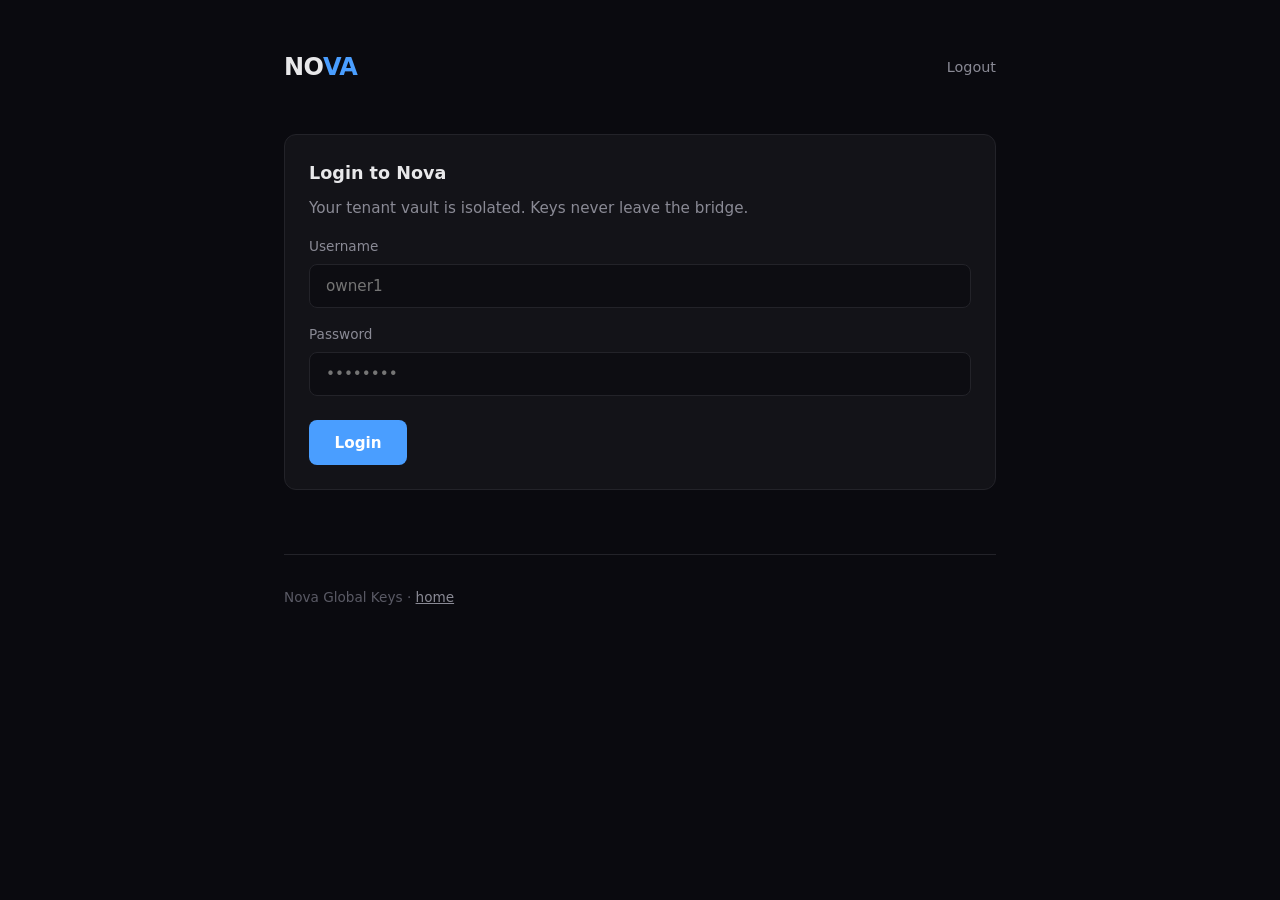
==== docs/app.html @ 5577145b "Add landing page + JWT dashboard (GitHub Pages) - index.html: hero, proof, live status badge - app.h" ====
<!DOCTYPE html>
<html lang="en">
<head>
  <meta charset="UTF-8">
  <meta name="viewport" content="width=device-width,initial-scale=1">
  <title>Nova Dashboard</title>
  <link rel="stylesheet" href="style.css">
</head>
<body>
  <div class="container">
    <header>
      <div class="logo">NO<span>VA</span></div>
      <nav>
        <span id="user-info" class="nav-link"></span>
        <button id="logout-btn" class="nav-link" style="background:none;border:none;cursor:pointer;font-family:inherit;font-size:0.9rem;">Logout</button>
      </nav>
    </header>

    <div id="login-card" class="card">
      <h3>Login to Nova</h3>
      <p>Your tenant vault is isolated. Keys never leave the bridge.</p>
      <div style="margin-top: 1rem;">
        <label for="username">Username</label>
        <input id="username" type="text" placeholder="owner1" autocomplete="username">
        <label for="password">Password</label>
        <input id="password" type="password" placeholder="••••••••" autocomplete="current-password">
        <button id="login-btn" class="btn">Login</button>
      </div>
    </div>

    <div id="dashboard" style="display:none;">
      <h1>Dashboard</h1>
      <p class="sub">Query skills, run agents, and check vault status — all tenant-isolated.</p>

      <div class="grid">
        <div class="card">
          <h3>📊 Live ticker</h3>
          <label for="symbol">Symbol</label>
          <input id="symbol" type="text" value="BTCUSDT">
          <button class="btn small" id="get-ticker">Get price</button>
        </div>
        <div class="card">
          <h3>💰 Bybit balance</h3>
          <p>Reads vaulted credentials via the bridge.</p>
          <button class="btn small" id="get-balance" style="margin-top:1rem;">Fetch balance</button>
        </div>
        <div class="card">
          <h3>🪙 DKHYR balance</h3>
          <label for="wallet">Base wallet address</label>
          <input id="wallet" type="text" placeholder="0x…">
          <button class="btn small" id="get-dkhyr">Check balance</button>
        </div>
        <div class="card">
          <h3>🧠 Run the AI agent</h3>
          <label for="prompt">Ask anything</label>
          <input id="prompt" type="text" placeholder="What is digital gold worth">
          <button class="btn small" id="run-agent">Run agent</button>
        </div>
      </div>

      <div class="card" style="margin-top: 1rem;">
        <h3>Result</h3>
        <div id="result" class="result">No result yet. Try an action above.</div>
      </div>
    </div>

    <footer>
      Nova Global Keys · <a href="index.html" style="color:var(--muted);">home</a>
    </footer>
  </div>

  <div id="toast" class="toast"></div>

  <script src="config.js"></script>
  <script src="app.js"></script>
</body>
</html>
---- docs/style.css ----
* { box-sizing: border-box; margin: 0; padding: 0; }
:root {
  --bg: #0a0a0f; --card: #131318; --border: #232329;
  --text: #e8e8ea; --muted: #8a8a95; --dim: #5a5a65;
  --accent: #4a9eff; --accent-hover: #2d7fdb;
  --success: #2fbf71; --error: #ef4444;
  --mono: 'SF Mono','Cascadia Code',Consolas,monospace;
}
body { font-family: -apple-system, BlinkMacSystemFont, system-ui, sans-serif;
  background: var(--bg); color: var(--text); line-height: 1.6;
  min-height: 100vh; -webkit-font-smoothing: antialiased; }
.container { max-width: 760px; margin: 0 auto; padding: 3rem 1.5rem; }
header { display: flex; justify-content: space-between; align-items: center; margin-bottom: 3rem; }
.logo { font-size: 1.5rem; font-weight: 800; letter-spacing: -0.02em; }
.logo span { color: var(--accent); }
.nav-link { color: var(--muted); text-decoration: none; font-size: 0.9rem; margin-left: 1.5rem; }
.nav-link:hover { color: var(--text); }
h1 { font-size: 2.5rem; line-height: 1.15; margin: 2rem 0 1rem; font-weight: 800; letter-spacing: -0.02em; }
.sub { color: var(--muted); font-size: 1.05rem; margin-bottom: 2.5rem; max-width: 620px; }
.btn { display: inline-block; padding: 0.85rem 1.6rem; background: var(--accent);
  color: #fff; text-decoration: none; border: none; border-radius: 8px;
  font-weight: 600; font-size: 0.95rem; cursor: pointer; margin-right: 0.75rem;
  margin-top: 0.5rem; transition: background 0.15s; font-family: inherit; }
.btn:hover { background: var(--accent-hover); }
.btn.secondary { background: var(--border); color: var(--text); }
.btn.secondary:hover { background: #2f2f38; }
.btn.small { padding: 0.5rem 1rem; font-size: 0.85rem; }
.btn:disabled { opacity: 0.5; cursor: not-allowed; }
.card { background: var(--card); border: 1px solid var(--border); border-radius: 12px; padding: 1.5rem; margin-bottom: 1rem; }
.card h3 { font-size: 1.1rem; margin-bottom: 0.5rem; font-weight: 700; }
.card p { color: var(--muted); font-size: 0.95rem; }
.proof { display: inline-block; font-family: var(--mono); font-size: 0.75rem; color: var(--accent); word-break: break-all; margin-top: 0.75rem; }
input, select { width: 100%; padding: 0.75rem 1rem; background: #0d0d12; border: 1px solid var(--border); border-radius: 8px; color: var(--text); font-size: 0.95rem; font-family: inherit; margin-bottom: 1rem; }
input:focus { outline: none; border-color: var(--accent); }
label { display: block; font-size: 0.85rem; color: var(--muted); margin-bottom: 0.4rem; }
.badge { display: inline-block; padding: 0.25rem 0.6rem; border-radius: 6px; font-size: 0.75rem; font-weight: 600; }
.badge.ok  { background: rgba(47,191,113,0.15); color: var(--success); }
.badge.err { background: rgba(239,68,68,0.15);  color: var(--error);   }
.badge.wait{ background: rgba(138,138,149,0.15);color: var(--muted);   }
.grid { display: grid; grid-template-columns: 1fr 1fr; gap: 1rem; margin-top: 1rem; }
@media (max-width: 640px) { .grid { grid-template-columns: 1fr; } h1 { font-size: 1.75rem; } }
.result { font-family: var(--mono); font-size: 0.8rem; color: var(--text); background: #0d0d12; border: 1px solid var(--border); border-radius: 8px; padding: 1rem; margin-top: 1rem; white-space: pre-wrap; word-break: break-word; max-height: 400px; overflow-y: auto; }
footer { margin-top: 4rem; padding-top: 2rem; border-top: 1px solid var(--border); color: var(--dim); font-size: 0.85rem; }
.toast { position: fixed; bottom: 2rem; right: 2rem; background: var(--card); border: 1px solid var(--border); padding: 1rem 1.5rem; border-radius: 8px; font-size: 0.9rem; box-shadow: 0 4px 24px rgba(0,0,0,0.4); opacity: 0; transition: opacity 0.3s; pointer-events: none; z-index: 100; }
.toast.show { opacity: 1; }
.toast.ok  { border-color: var(--success); }
.toast.err { border-color: var(--error); }
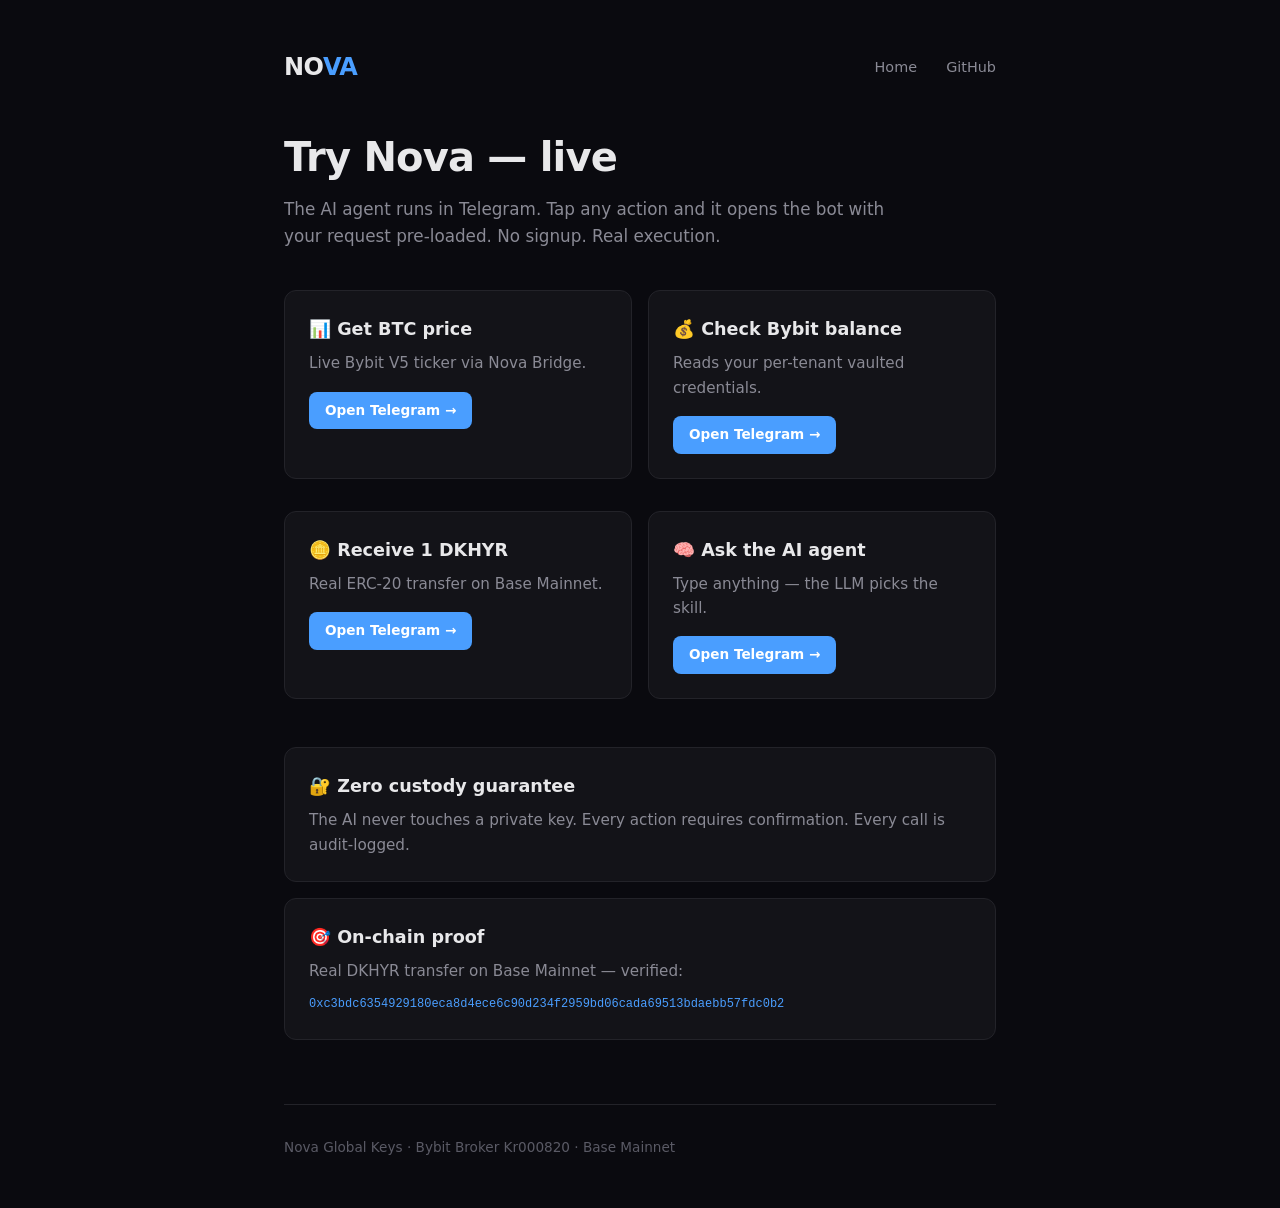
==== commit 4a676a7f: "Replace dashboard with Telegram launcher (works without tunnel)" ====
--- a/docs/app.html
+++ b/docs/app.html
@@ -3,7 +3,7 @@
 <head>
   <meta charset="UTF-8">
   <meta name="viewport" content="width=device-width,initial-scale=1">
-  <title>Nova Dashboard</title>
+  <title>Try Nova — Live Demo</title>
   <link rel="stylesheet" href="style.css">
 </head>
 <body>
@@ -11,67 +11,57 @@
     <header>
       <div class="logo">NO<span>VA</span></div>
       <nav>
-        <span id="user-info" class="nav-link"></span>
-        <button id="logout-btn" class="nav-link" style="background:none;border:none;cursor:pointer;font-family:inherit;font-size:0.9rem;">Logout</button>
+        <a class="nav-link" href="index.html">Home</a>
+        <a class="nav-link" href="https://github.com/rizbot4u" target="_blank">GitHub</a>
       </nav>
     </header>
 
-    <div id="login-card" class="card">
-      <h3>Login to Nova</h3>
-      <p>Your tenant vault is isolated. Keys never leave the bridge.</p>
-      <div style="margin-top: 1rem;">
-        <label for="username">Username</label>
-        <input id="username" type="text" placeholder="owner1" autocomplete="username">
-        <label for="password">Password</label>
-        <input id="password" type="password" placeholder="••••••••" autocomplete="current-password">
-        <button id="login-btn" class="btn">Login</button>
+    <h1>Try Nova — live</h1>
+    <p class="sub">
+      The AI agent runs in Telegram. Tap any action and it opens the bot with your request pre-loaded.
+      No signup. Real execution.
+    </p>
+
+    <div class="grid" style="margin-top: 2rem;">
+      <div class="card">
+        <h3>📊 Get BTC price</h3>
+        <p>Live Bybit V5 ticker via Nova Bridge.</p>
+        <a class="btn small" href="https://t.me/Novaglobalkeysbot" target="_blank" style="margin-top:1rem;">Open Telegram →</a>
+      </div>
+
+      <div class="card">
+        <h3>💰 Check Bybit balance</h3>
+        <p>Reads your per-tenant vaulted credentials.</p>
+        <a class="btn small" href="https://t.me/Novaglobalkeysbot" target="_blank" style="margin-top:1rem;">Open Telegram →</a>
+      </div>
+
+      <div class="card">
+        <h3>🪙 Receive 1 DKHYR</h3>
+        <p>Real ERC-20 transfer on Base Mainnet.</p>
+        <a class="btn small" href="https://t.me/Novaglobalkeysbot" target="_blank" style="margin-top:1rem;">Open Telegram →</a>
+      </div>
+
+      <div class="card">
+        <h3>🧠 Ask the AI agent</h3>
+        <p>Type anything — the LLM picks the skill.</p>
+        <a class="btn small" href="https://t.me/Novaglobalkeysbot" target="_blank" style="margin-top:1rem;">Open Telegram →</a>
       </div>
     </div>
 
-    <div id="dashboard" style="display:none;">
-      <h1>Dashboard</h1>
-      <p class="sub">Query skills, run agents, and check vault status — all tenant-isolated.</p>
+    <div class="card" style="margin-top: 2rem;">
+      <h3>🔐 Zero custody guarantee</h3>
+      <p>The AI never touches a private key. Every action requires confirmation. Every call is audit-logged.</p>
+    </div>
 
-      <div class="grid">
-        <div class="card">
-          <h3>📊 Live ticker</h3>
-          <label for="symbol">Symbol</label>
-          <input id="symbol" type="text" value="BTCUSDT">
-          <button class="btn small" id="get-ticker">Get price</button>
-        </div>
-        <div class="card">
-          <h3>💰 Bybit balance</h3>
-          <p>Reads vaulted credentials via the bridge.</p>
-          <button class="btn small" id="get-balance" style="margin-top:1rem;">Fetch balance</button>
-        </div>
-        <div class="card">
-          <h3>🪙 DKHYR balance</h3>
-          <label for="wallet">Base wallet address</label>
-          <input id="wallet" type="text" placeholder="0x…">
-          <button class="btn small" id="get-dkhyr">Check balance</button>
-        </div>
-        <div class="card">
-          <h3>🧠 Run the AI agent</h3>
-          <label for="prompt">Ask anything</label>
-          <input id="prompt" type="text" placeholder="What is digital gold worth">
-          <button class="btn small" id="run-agent">Run agent</button>
-        </div>
-      </div>
-
-      <div class="card" style="margin-top: 1rem;">
-        <h3>Result</h3>
-        <div id="result" class="result">No result yet. Try an action above.</div>
-      </div>
+    <div class="card">
+      <h3>🎯 On-chain proof</h3>
+      <p>Real DKHYR transfer on Base Mainnet — verified:</p>
+      <span class="proof">0xc3bdc6354929180eca8d4ece6c90d234f2959bd06cada69513bdaebb57fdc0b2</span>
     </div>
 
     <footer>
-      Nova Global Keys · <a href="index.html" style="color:var(--muted);">home</a>
+      Nova Global Keys · Bybit Broker Kr000820 · Base Mainnet
     </footer>
   </div>
-
-  <div id="toast" class="toast"></div>
-
-  <script src="config.js"></script>
-  <script src="app.js"></script>
 </body>
 </html>
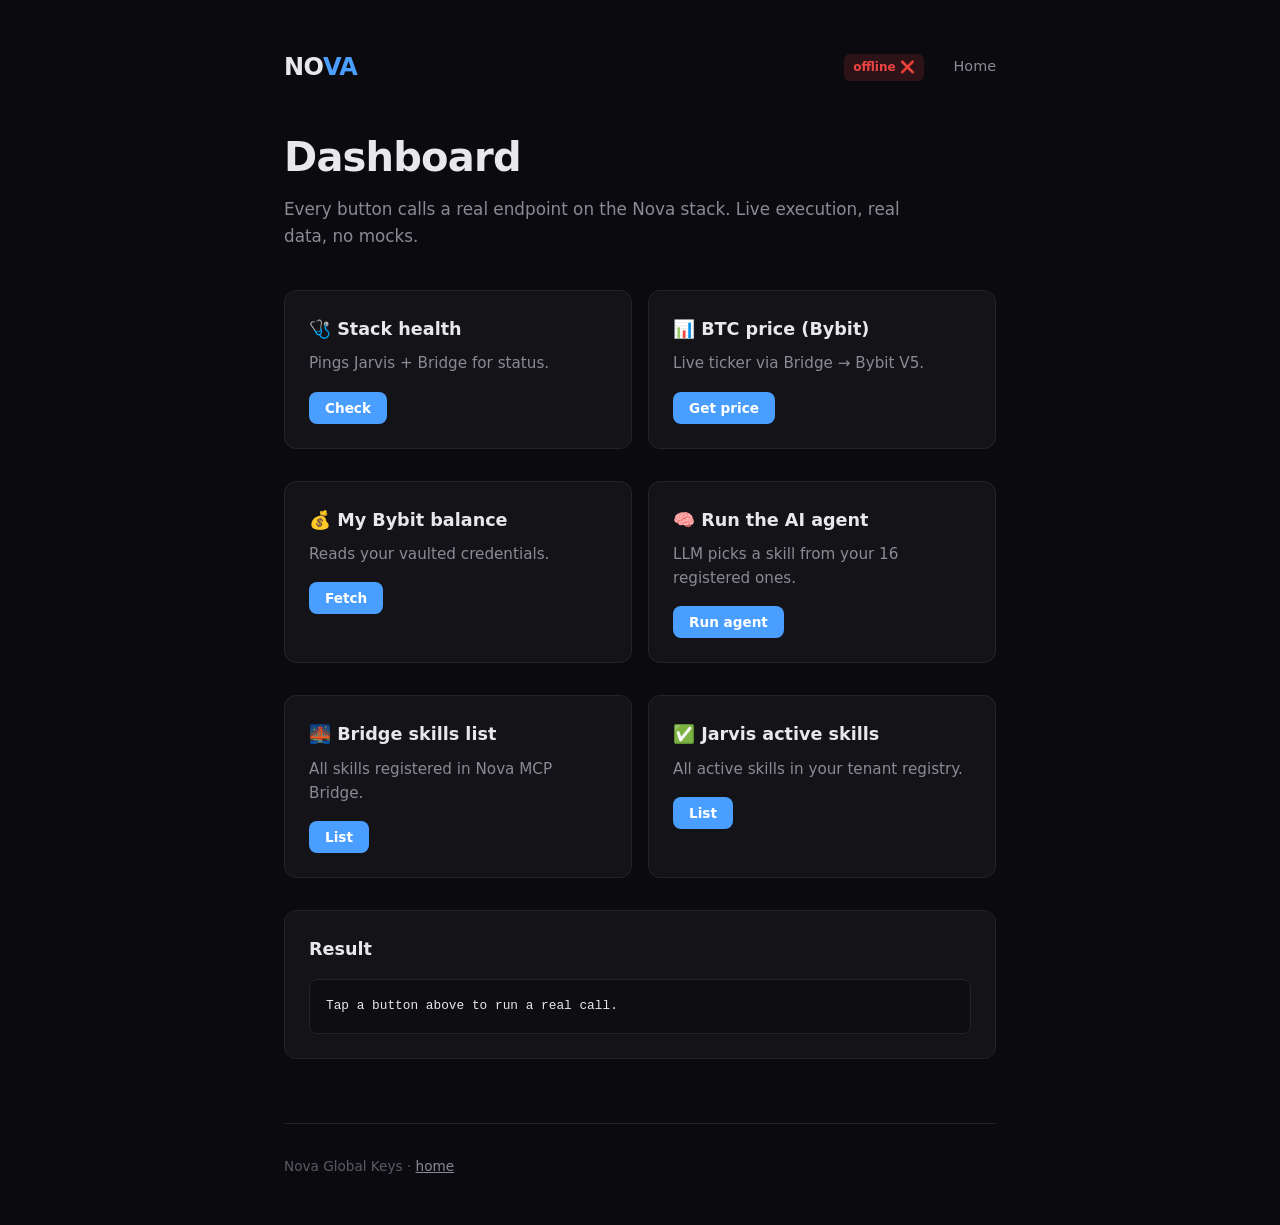
==== commit 23aa9007: "Dashboard: buttons for Jarvis + Bridge endpoints via ngrok" ====
--- a/docs/app.html
+++ b/docs/app.html
@@ -3,7 +3,7 @@
 <head>
   <meta charset="UTF-8">
   <meta name="viewport" content="width=device-width,initial-scale=1">
-  <title>Try Nova — Live Demo</title>
+  <title>Nova Dashboard</title>
   <link rel="stylesheet" href="style.css">
 </head>
 <body>
@@ -11,57 +11,161 @@
     <header>
       <div class="logo">NO<span>VA</span></div>
       <nav>
+        <span id="status" class="badge wait">checking…</span>
         <a class="nav-link" href="index.html">Home</a>
-        <a class="nav-link" href="https://github.com/rizbot4u" target="_blank">GitHub</a>
       </nav>
     </header>
 
-    <h1>Try Nova — live</h1>
+    <h1>Dashboard</h1>
     <p class="sub">
-      The AI agent runs in Telegram. Tap any action and it opens the bot with your request pre-loaded.
-      No signup. Real execution.
+      Every button calls a real endpoint on the Nova stack. Live execution, real data, no mocks.
     </p>
 
     <div class="grid" style="margin-top: 2rem;">
+
       <div class="card">
-        <h3>📊 Get BTC price</h3>
-        <p>Live Bybit V5 ticker via Nova Bridge.</p>
-        <a class="btn small" href="https://t.me/Novaglobalkeysbot" target="_blank" style="margin-top:1rem;">Open Telegram →</a>
+        <h3>🩺 Stack health</h3>
+        <p>Pings Jarvis + Bridge for status.</p>
+        <button class="btn small" onclick="act('health')" style="margin-top:1rem;">Check</button>
       </div>
 
       <div class="card">
-        <h3>💰 Check Bybit balance</h3>
-        <p>Reads your per-tenant vaulted credentials.</p>
-        <a class="btn small" href="https://t.me/Novaglobalkeysbot" target="_blank" style="margin-top:1rem;">Open Telegram →</a>
+        <h3>📊 BTC price (Bybit)</h3>
+        <p>Live ticker via Bridge → Bybit V5.</p>
+        <button class="btn small" onclick="act('btc')" style="margin-top:1rem;">Get price</button>
       </div>
 
       <div class="card">
-        <h3>🪙 Receive 1 DKHYR</h3>
-        <p>Real ERC-20 transfer on Base Mainnet.</p>
-        <a class="btn small" href="https://t.me/Novaglobalkeysbot" target="_blank" style="margin-top:1rem;">Open Telegram →</a>
+        <h3>💰 My Bybit balance</h3>
+        <p>Reads your vaulted credentials.</p>
+        <button class="btn small" onclick="act('balance')" style="margin-top:1rem;">Fetch</button>
       </div>
 
       <div class="card">
-        <h3>🧠 Ask the AI agent</h3>
-        <p>Type anything — the LLM picks the skill.</p>
-        <a class="btn small" href="https://t.me/Novaglobalkeysbot" target="_blank" style="margin-top:1rem;">Open Telegram →</a>
+        <h3>🧠 Run the AI agent</h3>
+        <p>LLM picks a skill from your 16 registered ones.</p>
+        <button class="btn small" onclick="act('agent')" style="margin-top:1rem;">Run agent</button>
       </div>
+
+      <div class="card">
+        <h3>🌉 Bridge skills list</h3>
+        <p>All skills registered in Nova MCP Bridge.</p>
+        <button class="btn small" onclick="act('skills')" style="margin-top:1rem;">List</button>
+      </div>
+
+      <div class="card">
+        <h3>✅ Jarvis active skills</h3>
+        <p>All active skills in your tenant registry.</p>
+        <button class="btn small" onclick="act('registry')" style="margin-top:1rem;">List</button>
+      </div>
+
     </div>
 
-    <div class="card" style="margin-top: 2rem;">
-      <h3>🔐 Zero custody guarantee</h3>
-      <p>The AI never touches a private key. Every action requires confirmation. Every call is audit-logged.</p>
-    </div>
-
-    <div class="card">
-      <h3>🎯 On-chain proof</h3>
-      <p>Real DKHYR transfer on Base Mainnet — verified:</p>
-      <span class="proof">0xc3bdc6354929180eca8d4ece6c90d234f2959bd06cada69513bdaebb57fdc0b2</span>
+    <div class="card" style="margin-top: 1rem;">
+      <h3>Result</h3>
+      <div id="result" class="result">Tap a button above to run a real call.</div>
     </div>
 
     <footer>
-      Nova Global Keys · Bybit Broker Kr000820 · Base Mainnet
+      Nova Global Keys · <a href="index.html" style="color:var(--muted);">home</a>
     </footer>
   </div>
+
+  <script src="config.js"></script>
+  <script>
+    const C = window.NOVA_CONFIG;
+    const $ = (id) => document.getElementById(id);
+
+    function show(data) {
+      $('result').textContent = typeof data === 'string' ? data : JSON.stringify(data, null, 2);
+    }
+
+    async function tryFetch(url, options = {}) {
+      try {
+        const r = await fetch(url, options);
+        const text = await r.text();
+        try { return JSON.parse(text); }
+        catch { return text; }
+      } catch (e) {
+        return { error: e.message };
+      }
+    }
+
+    async function act(action) {
+      show(`Running ${action}…`);
+
+      const bridgeHeaders = {
+        'Content-Type': 'application/json',
+        'X-Bridge-Token': C.BRIDGE_TOKEN,
+      };
+
+      // Bridge skill execute helper
+      const bridgeCall = (skill, params = {}) =>
+        tryFetch(`${C.BRIDGE_URL}/skills/execute`, {
+          method: 'POST',
+          headers: bridgeHeaders,
+          body: JSON.stringify({
+            skill_name: skill,
+            tenant_id: 'tenant_6517213957',
+            org_id: 'org_6517213957',
+            actor: 'web_demo',
+            parameters: params,
+          }),
+        });
+
+      switch (action) {
+        case 'health': {
+          const b = await tryFetch(`${C.BRIDGE_URL}/`);
+          const j = await tryFetch(`${C.JARVIS_URL}/`);
+          show({ bridge: b, jarvis: j });
+          break;
+        }
+
+        case 'btc':
+          show(await bridgeCall('bybit.ticker', { symbol: 'BTCUSDT', category: 'linear' }));
+          break;
+
+        case 'balance':
+          show(await bridgeCall('bybit.balance', {}));
+          break;
+
+        case 'skills': {
+          const r = await tryFetch(`${C.BRIDGE_URL}/skills/list`);
+          show(r);
+          break;
+        }
+
+        case 'registry': {
+          const r = await tryFetch(`${C.JARVIS_URL}/skills/active`);
+          show(r);
+          break;
+        }
+
+        case 'agent': {
+          // Ask Jarvis's LLM to pick a skill
+          const r = await tryFetch(`${C.JARVIS_URL}/agent/run`, {
+            method: 'POST',
+            headers: { 'Content-Type': 'application/json' },
+            body: JSON.stringify({ prompt: 'What is the BTC price?', payload: {} }),
+          });
+          show(r);
+          break;
+        }
+
+        default:
+          show('Unknown action');
+      }
+    }
+
+    // Health check on load
+    (async () => {
+      const b = await tryFetch(`${C.BRIDGE_URL}/`);
+      const ok = b && (b.service || b.version);
+      $('status').textContent = ok ? 'online ✅' : 'offline ❌';
+      $('status').className = ok ? 'badge ok' : 'badge err';
+    })();
+
+    window.act = act;
+  </script>
 </body>
 </html>
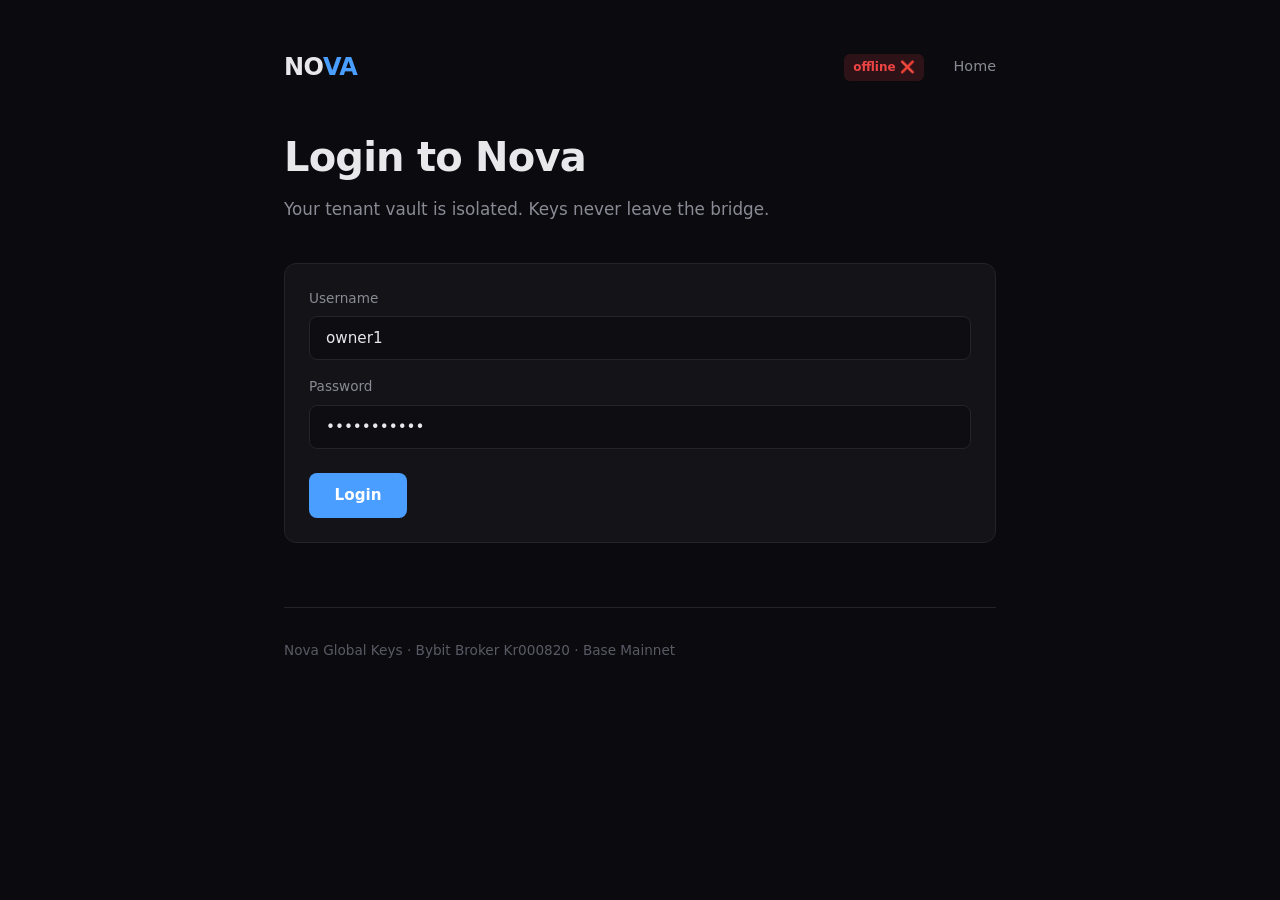
==== commit 9b3a29a4: "Dashboard: JWT login + Worker-proxied buttons" ====
--- a/docs/app.html
+++ b/docs/app.html
@@ -16,156 +16,163 @@
       </nav>
     </header>
 
-    <h1>Dashboard</h1>
-    <p class="sub">
-      Every button calls a real endpoint on the Nova stack. Live execution, real data, no mocks.
-    </p>
+    <!-- LOGIN -->
+    <div id="login-view">
+      <h1>Login to Nova</h1>
+      <p class="sub">Your tenant vault is isolated. Keys never leave the bridge.</p>
+      <div class="card">
+        <label>Username</label>
+        <input id="username" type="text" value="owner1" autocomplete="username">
+        <label>Password</label>
+        <input id="password" type="password" value="password123" autocomplete="current-password">
+        <button class="btn" id="login-btn">Login</button>
+      </div>
+    </div>
 
-    <div class="grid" style="margin-top: 2rem;">
+    <!-- DASHBOARD -->
+    <div id="dash-view" style="display:none;">
+      <h1>Dashboard</h1>
+      <p class="sub">Every button calls a real endpoint through the Nova Worker.</p>
 
-      <div class="card">
-        <h3>🩺 Stack health</h3>
-        <p>Pings Jarvis + Bridge for status.</p>
-        <button class="btn small" onclick="act('health')" style="margin-top:1rem;">Check</button>
+      <div class="grid" style="margin-top:2rem;">
+        <div class="card">
+          <h3>🩺 Stack health</h3>
+          <p>Bridge + Jarvis status.</p>
+          <button class="btn small" onclick="act('health')" style="margin-top:1rem;">Check</button>
+        </div>
+        <div class="card">
+          <h3>📊 BTC price</h3>
+          <p>Live Bybit V5 ticker.</p>
+          <button class="btn small" onclick="act('btc')" style="margin-top:1rem;">Get price</button>
+        </div>
+        <div class="card">
+          <h3>💰 Bybit balance</h3>
+          <p>Vault-backed read.</p>
+          <button class="btn small" onclick="act('balance')" style="margin-top:1rem;">Fetch</button>
+        </div>
+        <div class="card">
+          <h3>🧠 Run AI agent</h3>
+          <p>LLM picks the skill.</p>
+          <button class="btn small" onclick="act('agent')" style="margin-top:1rem;">Run agent</button>
+        </div>
+        <div class="card">
+          <h3>🌉 Bridge skills</h3>
+          <p>List all bridge skills.</p>
+          <button class="btn small" onclick="act('skills')" style="margin-top:1rem;">List</button>
+        </div>
+        <div class="card">
+          <h3>✅ Active registry skills</h3>
+          <p>Jarvis tenant skills.</p>
+          <button class="btn small" onclick="act('registry')" style="margin-top:1rem;">List</button>
+        </div>
       </div>
 
-      <div class="card">
-        <h3>📊 BTC price (Bybit)</h3>
-        <p>Live ticker via Bridge → Bybit V5.</p>
-        <button class="btn small" onclick="act('btc')" style="margin-top:1rem;">Get price</button>
+      <div class="card" style="margin-top:1rem;">
+        <h3>Result</h3>
+        <div id="result" class="result">Tap a button above.</div>
       </div>
 
-      <div class="card">
-        <h3>💰 My Bybit balance</h3>
-        <p>Reads your vaulted credentials.</p>
-        <button class="btn small" onclick="act('balance')" style="margin-top:1rem;">Fetch</button>
-      </div>
-
-      <div class="card">
-        <h3>🧠 Run the AI agent</h3>
-        <p>LLM picks a skill from your 16 registered ones.</p>
-        <button class="btn small" onclick="act('agent')" style="margin-top:1rem;">Run agent</button>
-      </div>
-
-      <div class="card">
-        <h3>🌉 Bridge skills list</h3>
-        <p>All skills registered in Nova MCP Bridge.</p>
-        <button class="btn small" onclick="act('skills')" style="margin-top:1rem;">List</button>
-      </div>
-
-      <div class="card">
-        <h3>✅ Jarvis active skills</h3>
-        <p>All active skills in your tenant registry.</p>
-        <button class="btn small" onclick="act('registry')" style="margin-top:1rem;">List</button>
-      </div>
-
+      <button class="btn secondary" id="logout-btn" style="margin-top:1rem;">Logout</button>
     </div>
 
-    <div class="card" style="margin-top: 1rem;">
-      <h3>Result</h3>
-      <div id="result" class="result">Tap a button above to run a real call.</div>
-    </div>
-
-    <footer>
-      Nova Global Keys · <a href="index.html" style="color:var(--muted);">home</a>
-    </footer>
+    <footer>Nova Global Keys · Bybit Broker Kr000820 · Base Mainnet</footer>
   </div>
 
   <script src="config.js"></script>
   <script>
-    const C = window.NOVA_CONFIG;
-    const $ = (id) => document.getElementById(id);
+  const C = window.NOVA_CONFIG;
+  const $ = (id) => document.getElementById(id);
+  const KEY = 'nova_jwt';
 
-    function show(data) {
-      $('result').textContent = typeof data === 'string' ? data : JSON.stringify(data, null, 2);
+  function getToken() {
+    const raw = localStorage.getItem(KEY);
+    if (!raw) return null;
+    try {
+      const o = JSON.parse(raw);
+      if (o.exp && Date.now() > o.exp) { localStorage.removeItem(KEY); return null; }
+      return o.t;
+    } catch { return null; }
+  }
+  function setToken(t) { localStorage.setItem(KEY, JSON.stringify({ t, exp: Date.now() + 3000*1000 })); }
+  function clearToken() { localStorage.removeItem(KEY); }
+
+  function show(d) {
+    $('result').textContent = typeof d === 'string' ? d : JSON.stringify(d, null, 2);
+  }
+
+  async function tryFetch(url, opts = {}) {
+    opts.headers = { ...(opts.headers || {}), 'ngrok-skip-browser-warning': 'true' };
+    try {
+      const r = await fetch(url, opts);
+      const txt = await r.text();
+      try { return JSON.parse(txt); } catch { return txt; }
+    } catch (e) { return { error: e.message }; }
+  }
+
+  async function login() {
+    const u = $('username').value.trim();
+    const p = $('password').value;
+    show('Logging in…');
+    const body = new URLSearchParams({ username: u, password: p });
+    const r = await tryFetch(`${C.WORKER_URL}/jarvis/token`, {
+      method: 'POST',
+      headers: { 'Content-Type': 'application/x-www-form-urlencoded' },
+      body,
+    });
+    if (r && r.access_token) {
+      setToken(r.access_token);
+      $('login-view').style.display = 'none';
+      $('dash-view').style.display = 'block';
+      show('Logged in ✅');
+    } else {
+      show({ error: 'Login failed', response: r });
     }
+  }
 
-    async function tryFetch(url, options = {}) {
-      try {
-        const r = await fetch(url, options);
-        const text = await r.text();
-        try { return JSON.parse(text); }
-        catch { return text; }
-      } catch (e) {
-        return { error: e.message };
+  async function authed(url, opts = {}) {
+    const t = getToken();
+    if (!t) { show('Session expired — log in again'); return { error: 'no_token' }; }
+    opts.headers = { ...(opts.headers || {}), Authorization: `Bearer ${t}` };
+    return tryFetch(url, opts);
+  }
+
+  async function act(action) {
+    show(`Running ${action}…`);
+    switch (action) {
+      case 'health': {
+        const b = await tryFetch(`${C.WORKER_URL}/api/health/bridge`);
+        const j = await tryFetch(`${C.WORKER_URL}/api/health/jarvis`);
+        show({ bridge: b, jarvis: j });
+        break;
       }
+      case 'btc':      show(await authed(`${C.WORKER_URL}/api/ticker?symbol=BTCUSDT`)); break;
+      case 'balance':  show(await authed(`${C.WORKER_URL}/api/balance`)); break;
+      case 'skills':   show(await authed(`${C.WORKER_URL}/api/skills`)); break;
+      case 'registry': show(await authed(`${C.WORKER_URL}/api/skills/active`)); break;
+      case 'agent':    show(await authed(`${C.WORKER_URL}/api/agent/run`, {
+        method: 'POST',
+        headers: { 'Content-Type': 'application/json' },
+        body: JSON.stringify({ prompt: 'What is the BTC price?', payload: {} }),
+      })); break;
     }
+  }
 
-    async function act(action) {
-      show(`Running ${action}…`);
+  function logout() { clearToken(); $('dash-view').style.display = 'none'; $('login-view').style.display = 'block'; show('Logged out'); }
 
-      const bridgeHeaders = {
-        'Content-Type': 'application/json',
-        'X-Bridge-Token': C.BRIDGE_TOKEN,
-      };
-
-      // Bridge skill execute helper
-      const bridgeCall = (skill, params = {}) =>
-        tryFetch(`${C.BRIDGE_URL}/skills/execute`, {
-          method: 'POST',
-          headers: bridgeHeaders,
-          body: JSON.stringify({
-            skill_name: skill,
-            tenant_id: 'tenant_6517213957',
-            org_id: 'org_6517213957',
-            actor: 'web_demo',
-            parameters: params,
-          }),
-        });
-
-      switch (action) {
-        case 'health': {
-          const b = await tryFetch(`${C.BRIDGE_URL}/`);
-          const j = await tryFetch(`${C.JARVIS_URL}/`);
-          show({ bridge: b, jarvis: j });
-          break;
-        }
-
-        case 'btc':
-          show(await bridgeCall('bybit.ticker', { symbol: 'BTCUSDT', category: 'linear' }));
-          break;
-
-        case 'balance':
-          show(await bridgeCall('bybit.balance', {}));
-          break;
-
-        case 'skills': {
-          const r = await tryFetch(`${C.BRIDGE_URL}/skills/list`);
-          show(r);
-          break;
-        }
-
-        case 'registry': {
-          const r = await tryFetch(`${C.JARVIS_URL}/skills/active`);
-          show(r);
-          break;
-        }
-
-        case 'agent': {
-          // Ask Jarvis's LLM to pick a skill
-          const r = await tryFetch(`${C.JARVIS_URL}/agent/run`, {
-            method: 'POST',
-            headers: { 'Content-Type': 'application/json' },
-            body: JSON.stringify({ prompt: 'What is the BTC price?', payload: {} }),
-          });
-          show(r);
-          break;
-        }
-
-        default:
-          show('Unknown action');
-      }
-    }
-
-    // Health check on load
+  document.addEventListener('DOMContentLoaded', () => {
+    $('login-btn').addEventListener('click', login);
+    $('logout-btn').addEventListener('click', logout);
+    if (getToken()) { $('login-view').style.display = 'none'; $('dash-view').style.display = 'block'; }
+    // status ping
     (async () => {
-      const b = await tryFetch(`${C.BRIDGE_URL}/`);
-      const ok = b && (b.service || b.version);
+      const r = await tryFetch(`${C.WORKER_URL}/health`);
+      const ok = r && (r.ok === true || r === 'Telegram Proxy Active' || (typeof r === 'object' && !r.error));
       $('status').textContent = ok ? 'online ✅' : 'offline ❌';
       $('status').className = ok ? 'badge ok' : 'badge err';
     })();
+  });
 
-    window.act = act;
+  window.act = act;
   </script>
 </body>
 </html>
